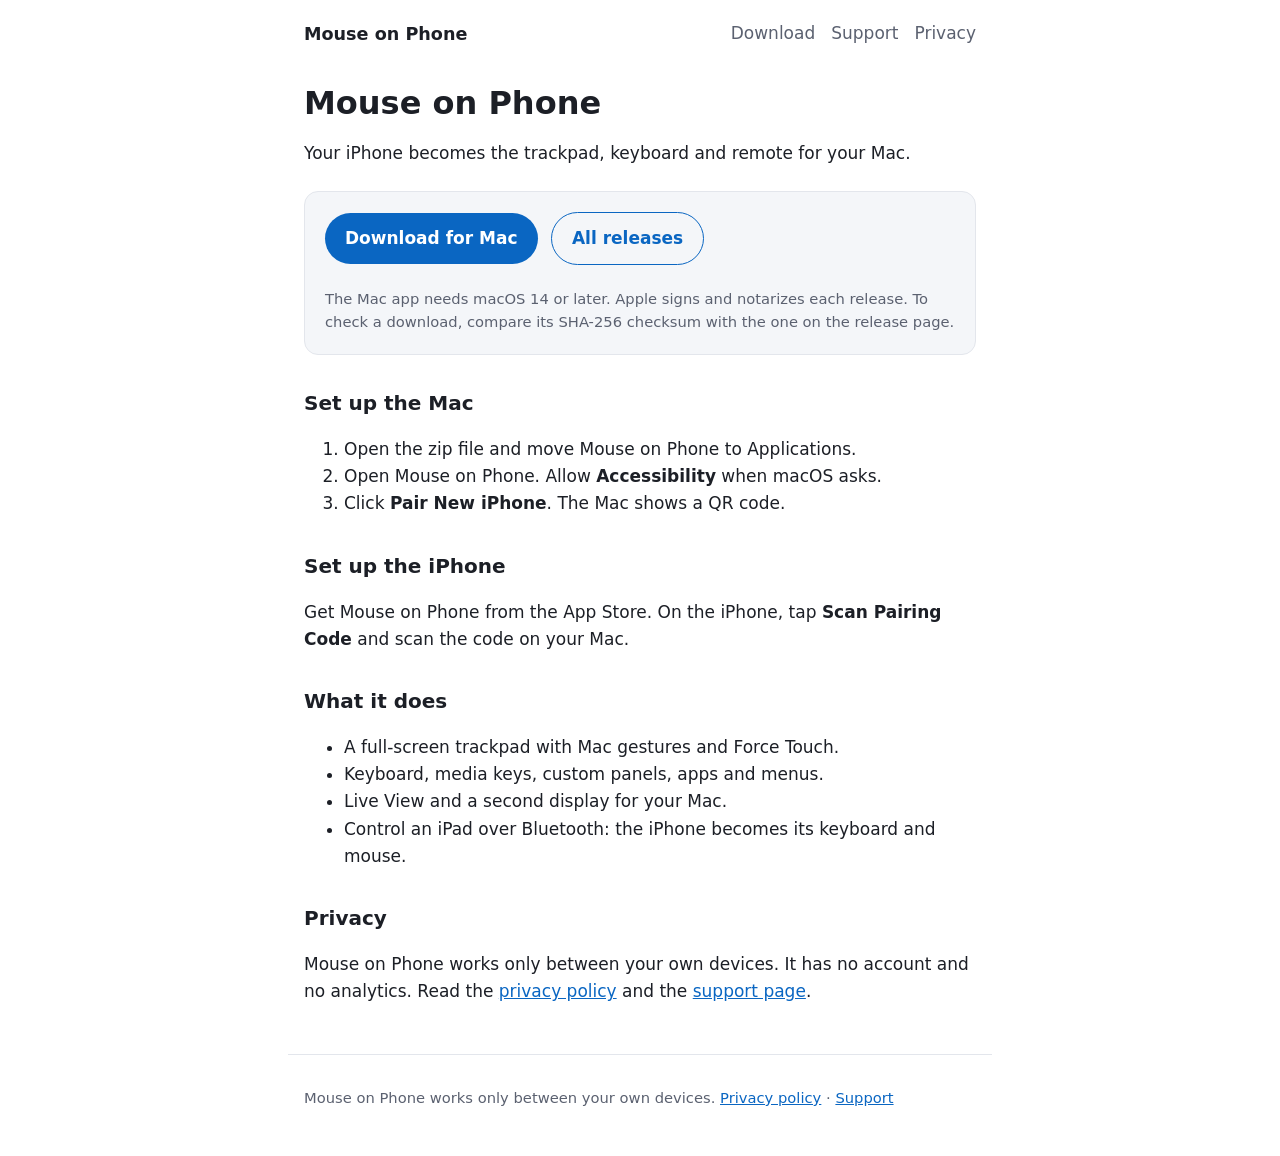
==== index.html @ eee400d6 "Site from the source repository at 821bedc8b659" ====
<!doctype html>
<html lang="en">
<head>
<meta charset="utf-8">
<meta name="viewport" content="width=device-width, initial-scale=1">
<title>Mouse on Phone · Mouse on Phone</title>
<link rel="stylesheet" href="./style.css">
</head>
<body>
<header class="top">
  <a class="brand" href="./">Mouse on Phone</a>
  <nav aria-label="Site">
    <a href="./#download">Download</a>
    <a href="./support/">Support</a>
    <a href="./privacy/">Privacy</a>
  </nav>
</header>
<main>
<h1 id="mouse-on-phone">Mouse on Phone</h1>
<p>Your iPhone becomes the trackpad, keyboard and remote for your Mac.</p>
<div id="download" class="download">
<a class="button" href="https://github.com/thribhu/phonepad-downloads/releases/latest/download/Mouse-on-Phone.zip">Download for Mac</a> <a class="button secondary" href="https://github.com/thribhu/phonepad-downloads/releases">All releases</a>
<p class="note">
The Mac app needs macOS 14 or later. Apple signs and notarizes each release. To check a download, compare its SHA-256 checksum with the one on the release page.
</p>
</div>
<h2 id="set-up-the-mac">Set up the Mac</h2>
<ol type="1">
<li>Open the zip file and move Mouse on Phone to Applications.</li>
<li>Open Mouse on Phone. Allow <strong>Accessibility</strong> when macOS asks.</li>
<li>Click <strong>Pair New iPhone</strong>. The Mac shows a QR code.</li>
</ol>
<h2 id="set-up-the-iphone">Set up the iPhone</h2>
<p>Get Mouse on Phone from the App Store. On the iPhone, tap <strong>Scan Pairing Code</strong> and scan the code on your Mac.</p>
<h2 id="what-it-does">What it does</h2>
<ul>
<li>A full-screen trackpad with Mac gestures and Force Touch.</li>
<li>Keyboard, media keys, custom panels, apps and menus.</li>
<li>Live View and a second display for your Mac.</li>
<li>Control an iPad over Bluetooth: the iPhone becomes its keyboard and mouse.</li>
</ul>
<h2 id="privacy">Privacy</h2>
<p>Mouse on Phone works only between your own devices. It has no account and no analytics. Read the <a href="privacy/">privacy policy</a> and the <a href="support/">support page</a>.</p>
</main>
<footer class="foot">
  <p>Mouse on Phone works only between your own devices. <a href="./privacy/">Privacy policy</a> · <a href="./support/">Support</a></p>
</footer>
</body>
</html>
---- style.css ----
:root {
  --bg: #ffffff; --fg: #1c1f26; --muted: #5b6170; --accent: #0a66c2;
  --line: #e3e6ec; --panel: #f4f6f9; --button-fg: #ffffff;
  color-scheme: light dark;
}
@media (prefers-color-scheme: dark) {
  :root:not([data-theme="light"]) {
    --bg: #16181d; --fg: #eef0f4; --muted: #a7adba; --accent: #6cb4ff;
    --line: #2a2e37; --panel: #1e2128; --button-fg: #0d0f13;
  }
}
:root[data-theme="dark"] {
  --bg: #16181d; --fg: #eef0f4; --muted: #a7adba; --accent: #6cb4ff;
  --line: #2a2e37; --panel: #1e2128; --button-fg: #0d0f13;
}
* { box-sizing: border-box; }
body {
  margin: 0; background: var(--bg); color: var(--fg);
  font: 17px/1.6 -apple-system, BlinkMacSystemFont, "Segoe UI", system-ui, sans-serif;
}
a { color: var(--accent); }
main, .top, .foot { max-width: 44rem; margin: 0 auto; padding: 0 16px; }
.top { display: flex; flex-wrap: wrap; align-items: center; justify-content: space-between; gap: 8px; padding-top: 20px; padding-bottom: 12px; }
.brand { font-weight: 700; color: var(--fg); text-decoration: none; font-size: 1.1rem; }
.top nav { display: flex; flex-wrap: wrap; gap: 16px; }
.top nav a { color: var(--muted); text-decoration: none; }
.top nav a:hover, .top nav a:focus-visible { color: var(--fg); text-decoration: underline; }
main { padding-bottom: 32px; }
h1 { font-size: 2rem; line-height: 1.2; margin: 24px 0 8px; }
h2 { font-size: 1.25rem; margin: 32px 0 8px; }
p, li { overflow-wrap: break-word; }
.download { background: var(--panel); border: 1px solid var(--line); border-radius: 14px; padding: 20px; margin: 24px 0 8px; }
.download .note { color: var(--muted); font-size: 0.92rem; margin: 14px 0 0; }
.button {
  display: inline-block; margin: 0 8px 8px 0; padding: 12px 20px; border-radius: 999px;
  background: var(--accent); color: var(--button-fg); font-weight: 600; text-decoration: none;
}
.button.secondary { background: transparent; color: var(--accent); border: 1.5px solid var(--accent); }
.button:focus-visible, .top a:focus-visible { outline: 3px solid var(--accent); outline-offset: 3px; }
.foot { color: var(--muted); font-size: 0.92rem; border-top: 1px solid var(--line); padding-top: 16px; padding-bottom: 32px; }
@media (max-width: 480px) { h1 { font-size: 1.7rem; } }
table { width: 100%; border-collapse: collapse; margin: 16px 0; font-size: 0.92rem; }
th, td { text-align: left; vertical-align: top; padding: 8px 6px; border-bottom: 1px solid var(--line); overflow-wrap: anywhere; }
th { color: var(--muted); font-weight: 600; }
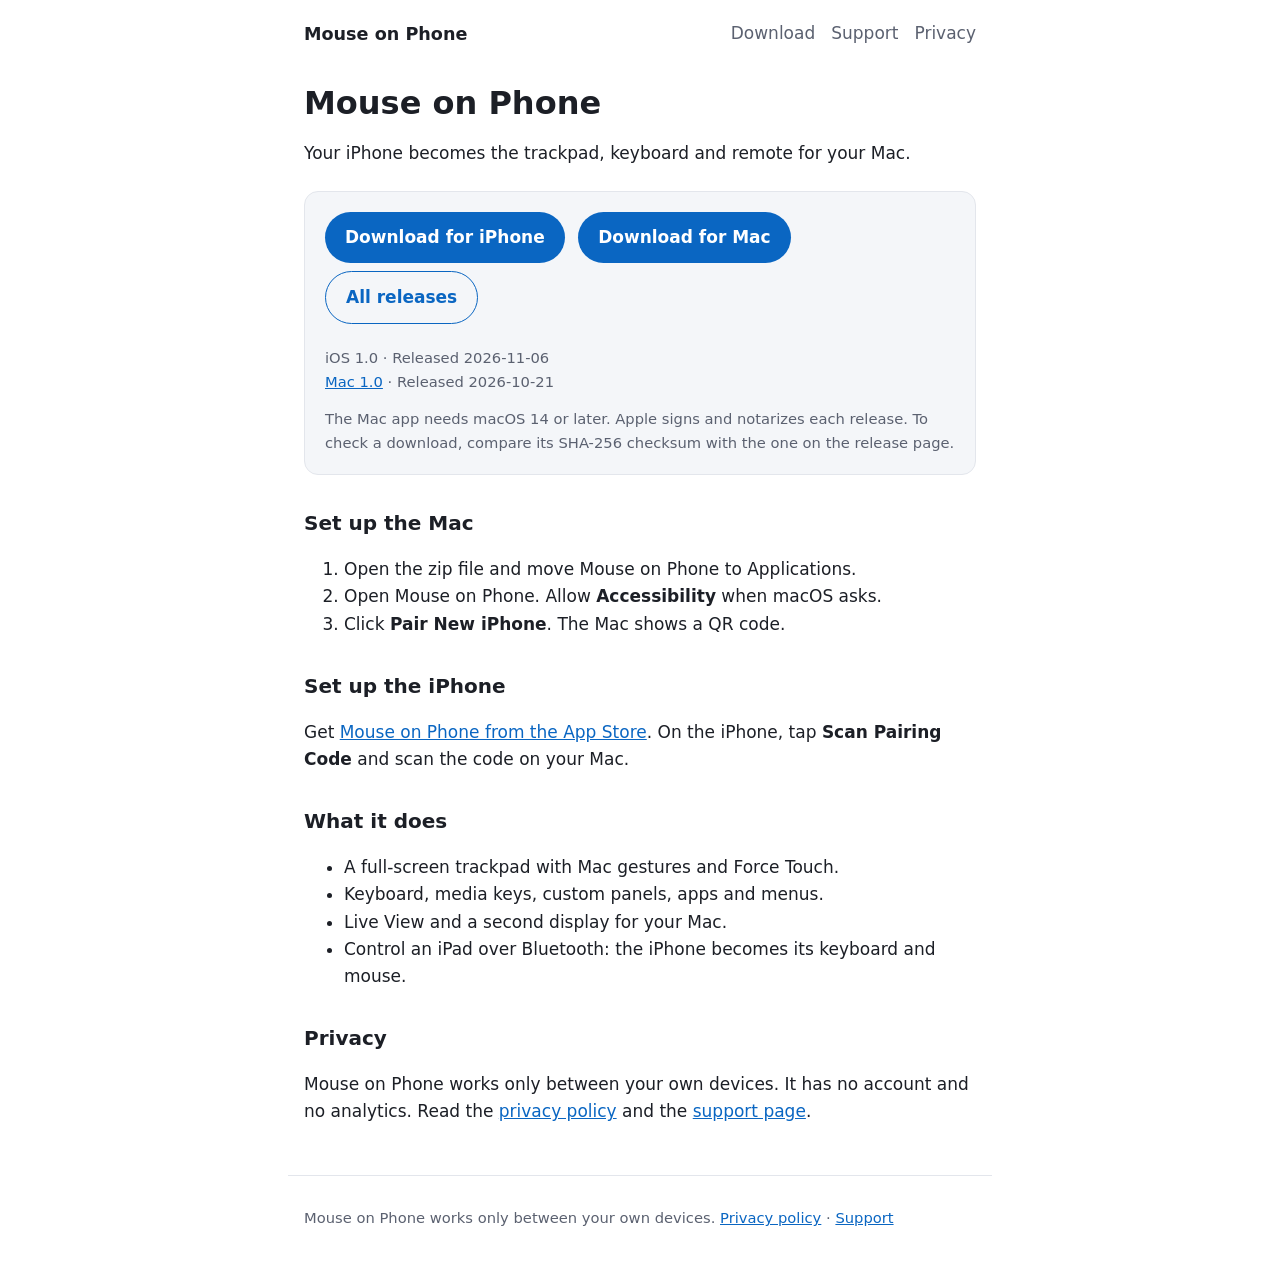
==== commit 82a6769a: "Site from the source repository at 15cf5332a168" ====
--- a/index.html
+++ b/index.html
@@ -19,7 +19,10 @@
 <h1 id="mouse-on-phone">Mouse on Phone</h1>
 <p>Your iPhone becomes the trackpad, keyboard and remote for your Mac.</p>
 <div id="download" class="download">
-<a class="button" href="https://github.com/thribhu/phonepad-downloads/releases/latest/download/Mouse-on-Phone.zip">Download for Mac</a> <a class="button secondary" href="https://github.com/thribhu/phonepad-downloads/releases">All releases</a>
+<a class="button" href="https://apps.apple.com/app/id6824015332">Download for iPhone</a> <a class="button" href="https://github.com/thribhu/phonepad-downloads/releases/latest/download/Mouse-on-Phone.zip">Download for Mac</a> <a class="button secondary" href="https://github.com/thribhu/phonepad-downloads/releases">All releases</a>
+<p class="note">
+iOS 1.0 · Released 2026-11-06<br><a href="https://github.com/thribhu/phonepad-downloads/releases/tag/v1.0">Mac 1.0</a> · Released 2026-10-21
+</p>
 <p class="note">
 The Mac app needs macOS 14 or later. Apple signs and notarizes each release. To check a download, compare its SHA-256 checksum with the one on the release page.
 </p>
@@ -31,7 +34,7 @@
 <li>Click <strong>Pair New iPhone</strong>. The Mac shows a QR code.</li>
 </ol>
 <h2 id="set-up-the-iphone">Set up the iPhone</h2>
-<p>Get Mouse on Phone from the App Store. On the iPhone, tap <strong>Scan Pairing Code</strong> and scan the code on your Mac.</p>
+<p>Get <a href="https://apps.apple.com/app/id6824015332">Mouse on Phone from the App Store</a>. On the iPhone, tap <strong>Scan Pairing Code</strong> and scan the code on your Mac.</p>
 <h2 id="what-it-does">What it does</h2>
 <ul>
 <li>A full-screen trackpad with Mac gestures and Force Touch.</li>
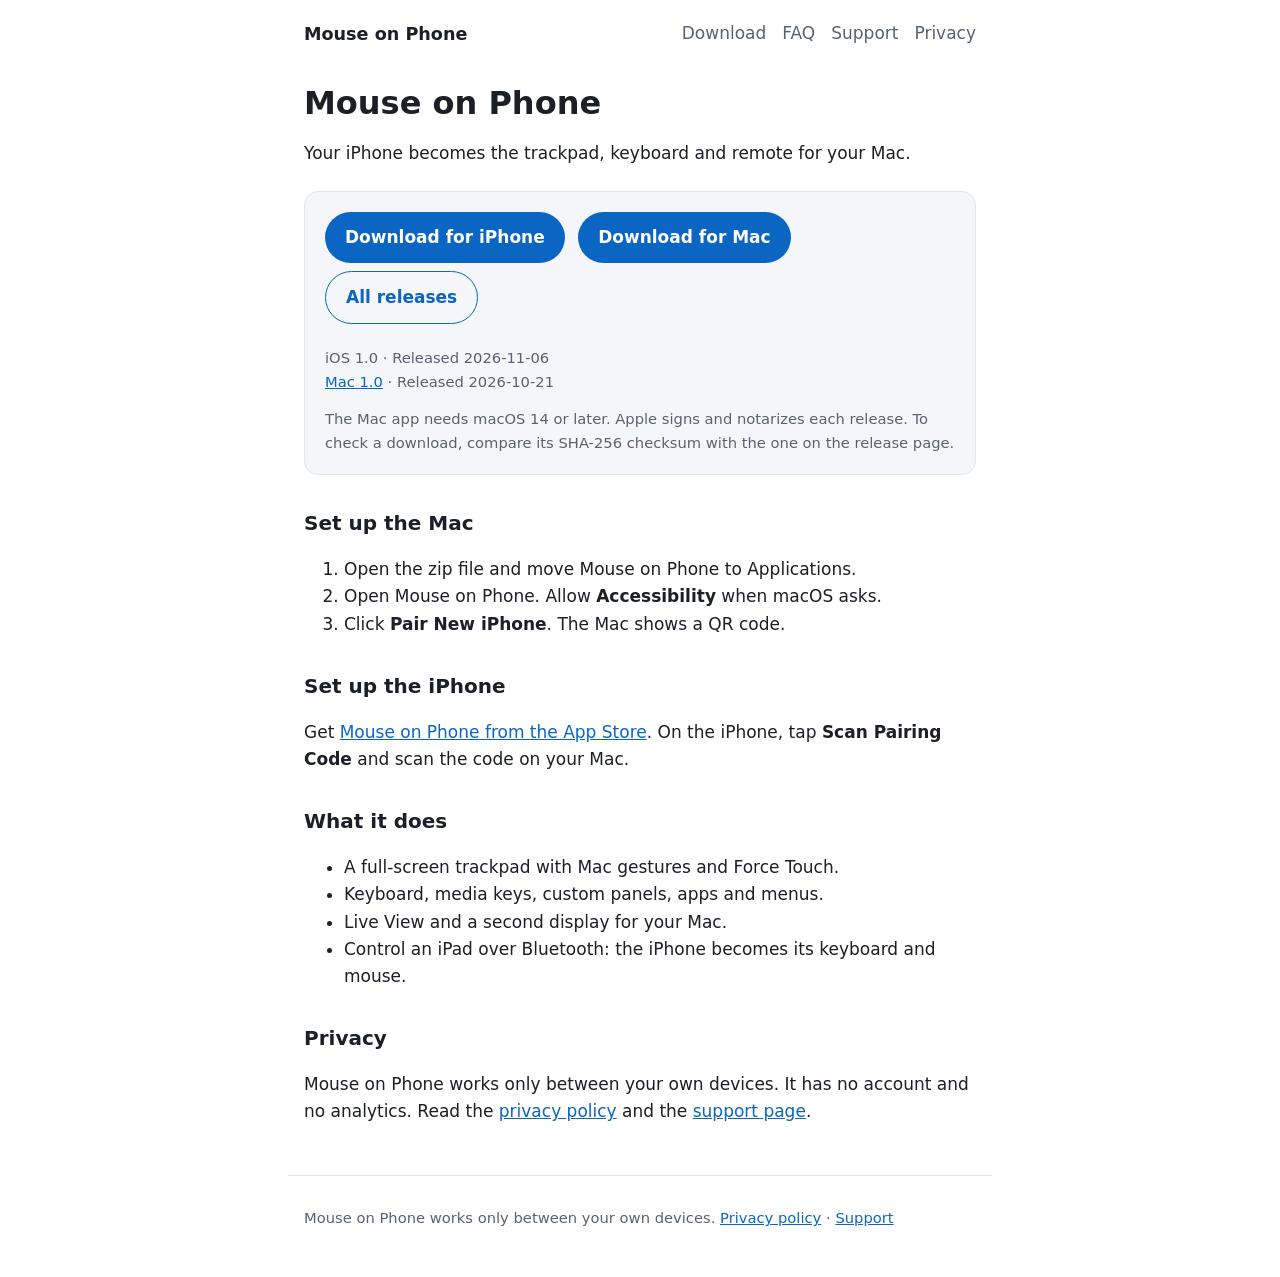
==== commit 0afcb27a: "Publish Mouse on Phone FAQ" ====
--- a/index.html
+++ b/index.html
@@ -11,6 +11,7 @@
   <a class="brand" href="./">Mouse on Phone</a>
   <nav aria-label="Site">
     <a href="./#download">Download</a>
+    <a href="./faq/">FAQ</a>
     <a href="./support/">Support</a>
     <a href="./privacy/">Privacy</a>
   </nav>
--- a/style.css
+++ b/style.css
@@ -42,3 +42,21 @@
 table { width: 100%; border-collapse: collapse; margin: 16px 0; font-size: 0.92rem; }
 th, td { text-align: left; vertical-align: top; padding: 8px 6px; border-bottom: 1px solid var(--line); overflow-wrap: anywhere; }
 th { color: var(--muted); font-weight: 600; }
+.faq-topics {
+  display: flex; flex-wrap: wrap; gap: 4px 20px;
+  margin: 20px 0 32px; padding: 12px 0;
+  border-block: 1px solid var(--line);
+}
+.faq-topics a { display: inline-flex; align-items: center; min-height: 44px; }
+.faq h2 { scroll-margin-block-start: 20px; }
+.faq details { border-bottom: 1px solid var(--line); }
+.faq summary {
+  cursor: pointer; min-height: 44px; padding: 12px 4px;
+  font-weight: 600; line-height: 1.4;
+}
+.faq summary::marker { color: var(--accent); }
+.faq summary:hover, .faq details[open] > summary { color: var(--accent); }
+.faq summary:focus-visible, .faq a:focus-visible {
+  outline: 2px solid var(--accent); outline-offset: 2px;
+}
+.faq details > :not(summary) { margin: 0 4px 14px 22px; }
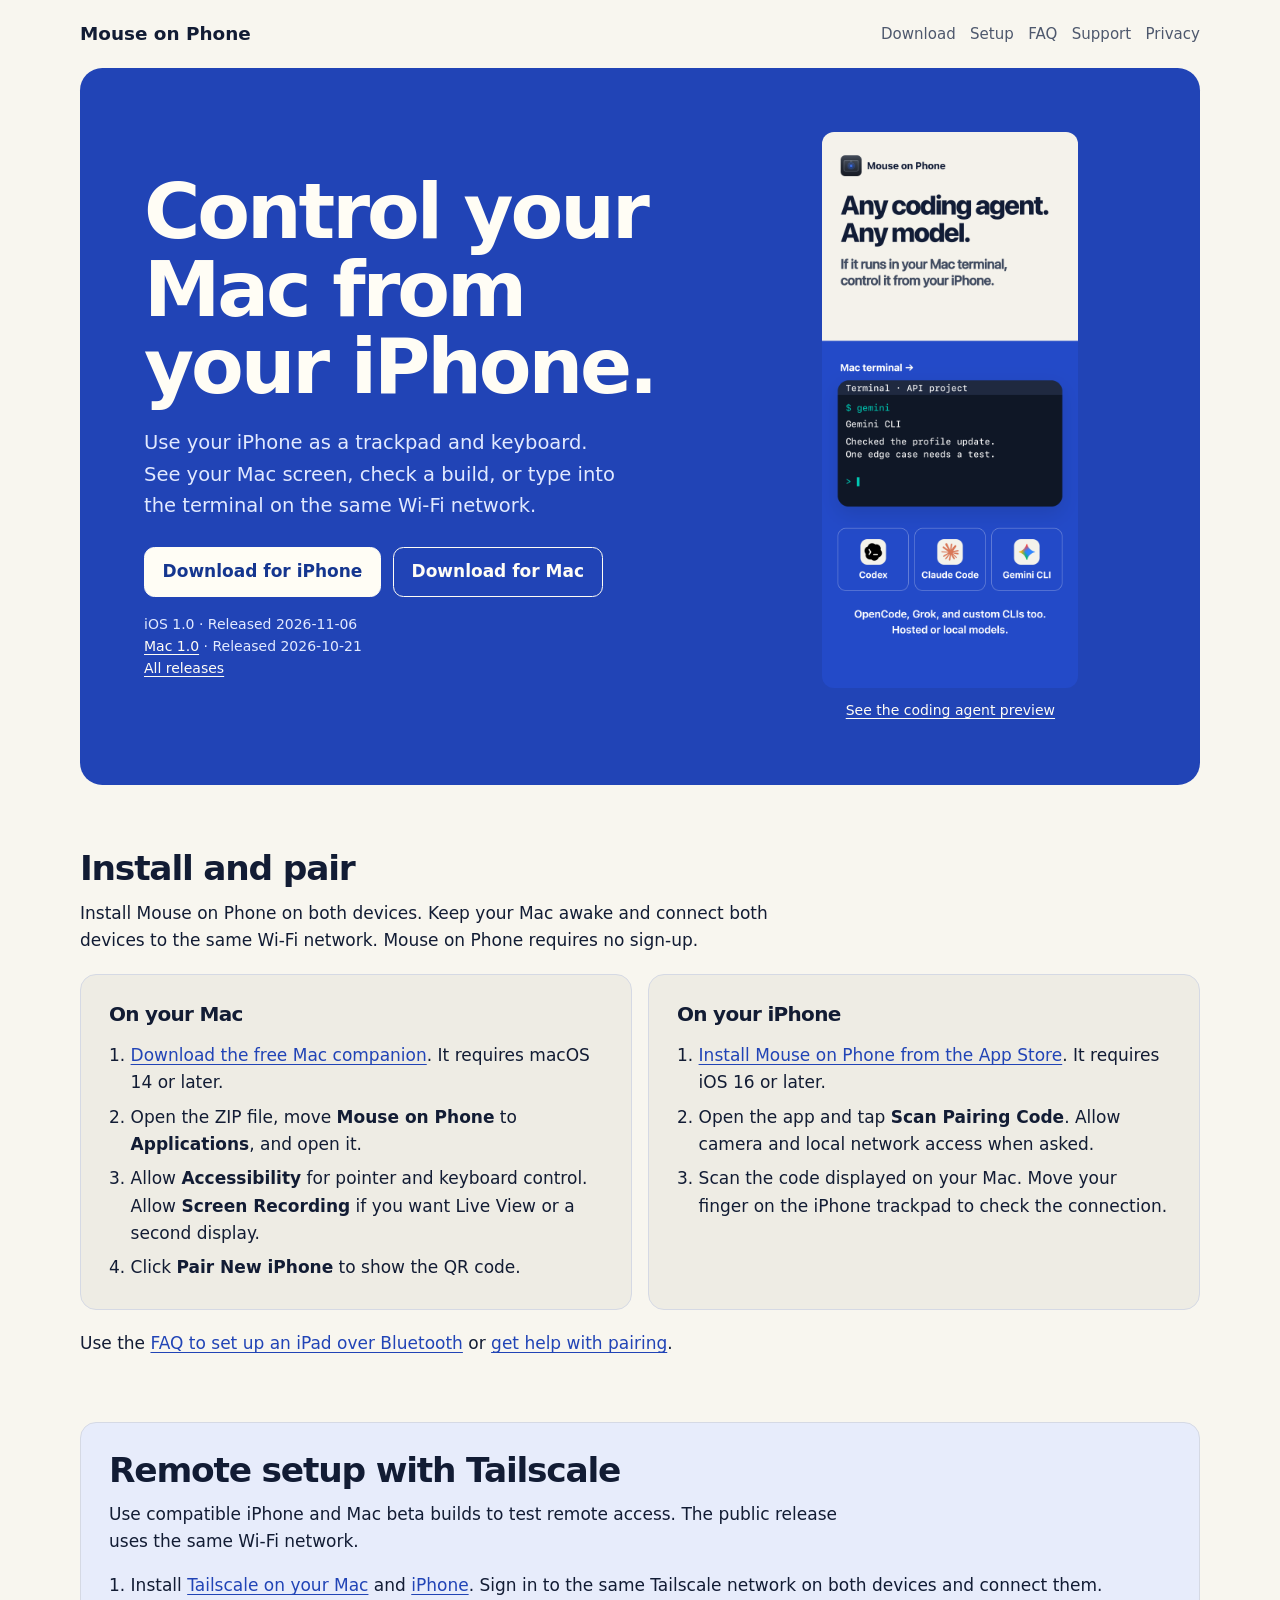
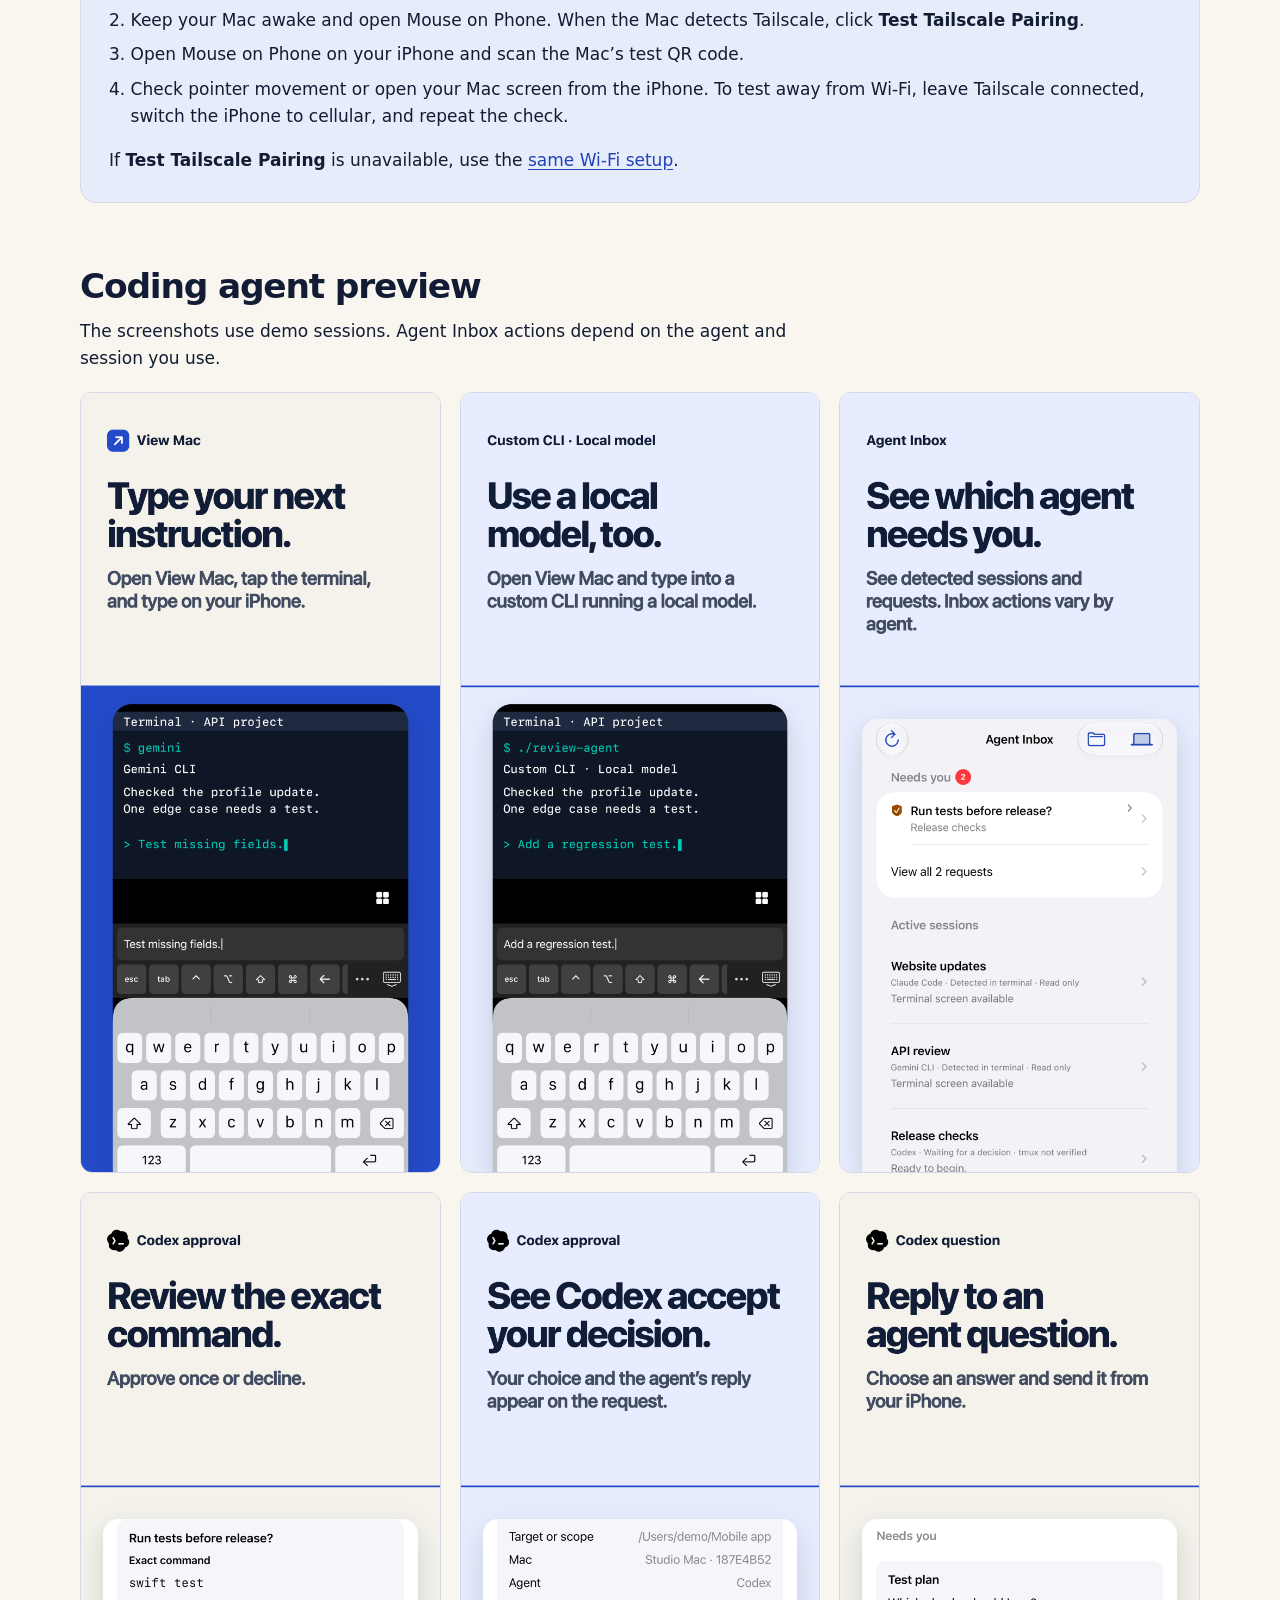
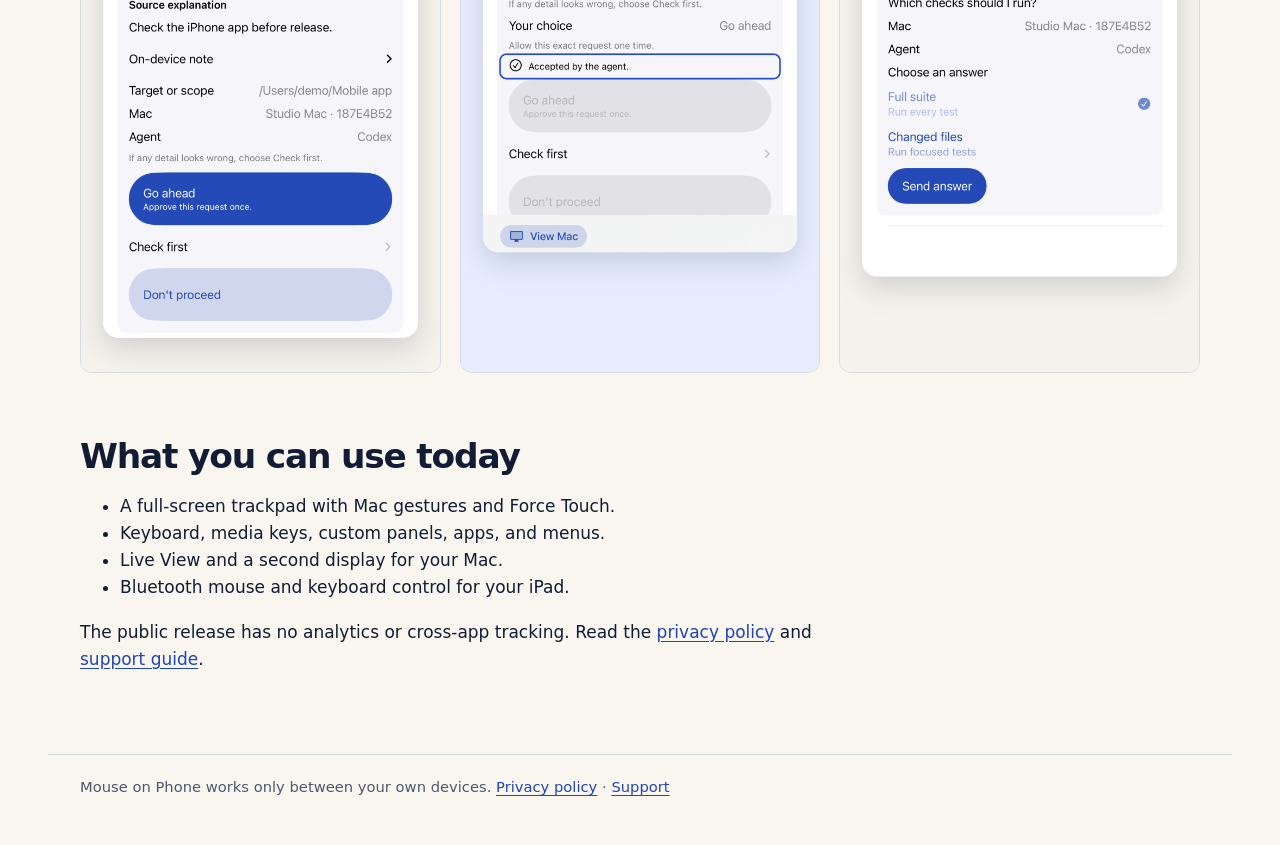
==== commit d9ab02a0: "Publish Mouse on Phone website refresh" ====
--- a/index.html
+++ b/index.html
@@ -3,7 +3,7 @@
 <head>
 <meta charset="utf-8">
 <meta name="viewport" content="width=device-width, initial-scale=1">
-<title>Mouse on Phone · Mouse on Phone</title>
+<title>Mouse on Phone</title>
 <link rel="stylesheet" href="./style.css">
 </head>
 <body>
@@ -11,40 +11,85 @@
   <a class="brand" href="./">Mouse on Phone</a>
   <nav aria-label="Site">
     <a href="./#download">Download</a>
+    <a href="./#setup">Setup</a>
     <a href="./faq/">FAQ</a>
     <a href="./support/">Support</a>
     <a href="./privacy/">Privacy</a>
   </nav>
 </header>
-<main>
-<h1 id="mouse-on-phone">Mouse on Phone</h1>
-<p>Your iPhone becomes the trackpad, keyboard and remote for your Mac.</p>
-<div id="download" class="download">
-<a class="button" href="https://apps.apple.com/app/id6824015332">Download for iPhone</a> <a class="button" href="https://github.com/thribhu/phonepad-downloads/releases/latest/download/Mouse-on-Phone.zip">Download for Mac</a> <a class="button secondary" href="https://github.com/thribhu/phonepad-downloads/releases">All releases</a>
-<p class="note">
-iOS 1.0 · Released 2026-11-06<br><a href="https://github.com/thribhu/phonepad-downloads/releases/tag/v1.0">Mac 1.0</a> · Released 2026-10-21
-</p>
-<p class="note">
-The Mac app needs macOS 14 or later. Apple signs and notarizes each release. To check a download, compare its SHA-256 checksum with the one on the release page.
-</p>
+<main class="home">
+<section class="hero" id="download" aria-labelledby="hero-title">
+  <div class="hero-copy">
+    <h1 id="hero-title">Control your Mac from your iPhone.</h1>
+    <p class="hero-lead">Use your iPhone as a trackpad and keyboard. See your Mac screen, check a build, or type into the terminal on the same Wi-Fi network.</p>
+    <div class="hero-actions">
+      <a class="button" href="https://apps.apple.com/app/id6824015332">Download for iPhone</a>
+      <a class="button secondary" href="https://github.com/thribhu/phonepad-downloads/releases/latest/download/Mouse-on-Phone.zip">Download for Mac</a>
+    </div>
+    <p class="hero-releases">iOS 1.0 · Released 2026-11-06<br><a href="https://github.com/thribhu/phonepad-downloads/releases/tag/v1.0">Mac 1.0</a> · Released 2026-10-21<br><a href="https://github.com/thribhu/phonepad-downloads/releases">All releases</a></p>
+  </div>
+  <figure class="hero-preview">
+    <a href="screenshots/01.png"><img src="screenshots/01.png" width="1320" height="2868" alt="Any coding agent, any model. The Mac terminal and logos for Codex, Claude Code, and Gemini CLI introduce control for hosted or local models."></a>
+    <figcaption><a href="#agent-preview">See the coding agent preview</a></figcaption>
+  </figure>
+</section>
+<section id="setup" class="home-section">
+<h2 id="install-and-pair">Install and pair</h2>
+<p>Install Mouse on Phone on both devices. Keep your Mac awake and connect both devices to the same Wi-Fi network. Mouse on Phone requires no sign-up.</p>
+<div class="install-grid">
+<section id="on-your-mac" class="install-step">
+<h3>On your Mac</h3>
+<ol type="1">
+<li><a href="https://github.com/thribhu/phonepad-downloads/releases/latest/download/Mouse-on-Phone.zip">Download the free Mac companion</a>. It requires macOS 14 or later.</li>
+<li>Open the ZIP file, move <strong>Mouse on Phone</strong> to <strong>Applications</strong>, and open it.</li>
+<li>Allow <strong>Accessibility</strong> for pointer and keyboard control. Allow <strong>Screen Recording</strong> if you want Live View or a second display.</li>
+<li>Click <strong>Pair New iPhone</strong> to show the QR code.</li>
+</ol>
+</section>
+<section id="on-your-iphone" class="install-step">
+<h3>On your iPhone</h3>
+<ol type="1">
+<li><a href="https://apps.apple.com/app/id6824015332">Install Mouse on Phone from the App Store</a>. It requires iOS 16 or later.</li>
+<li>Open the app and tap <strong>Scan Pairing Code</strong>. Allow camera and local network access when asked.</li>
+<li>Scan the code displayed on your Mac. Move your finger on the iPhone trackpad to check the connection.</li>
+</ol>
+</section>
 </div>
-<h2 id="set-up-the-mac">Set up the Mac</h2>
+<p>Use the <a href="faq/#controls">FAQ to set up an iPad over Bluetooth</a> or <a href="support/">get help with pairing</a>.</p>
+</section>
+<section id="remote-setup" class="home-section remote-setup">
+<h2 id="remote-setup-with-tailscale">Remote setup with Tailscale</h2>
+<p>Use compatible iPhone and Mac beta builds to test remote access. The public release uses the same Wi-Fi network.</p>
 <ol type="1">
-<li>Open the zip file and move Mouse on Phone to Applications.</li>
-<li>Open Mouse on Phone. Allow <strong>Accessibility</strong> when macOS asks.</li>
-<li>Click <strong>Pair New iPhone</strong>. The Mac shows a QR code.</li>
+<li>Install <a href="https://tailscale.com/docs/install/macos">Tailscale on your Mac</a> and <a href="https://tailscale.com/docs/install/ios">iPhone</a>. Sign in to the same Tailscale network on both devices and connect them.</li>
+<li>Keep your Mac awake and open Mouse on Phone. When the Mac detects Tailscale, click <strong>Test Tailscale Pairing</strong>.</li>
+<li>Open Mouse on Phone on your iPhone and scan the Mac’s test QR code.</li>
+<li>Check pointer movement or open your Mac screen from the iPhone. To test away from Wi-Fi, leave Tailscale connected, switch the iPhone to cellular, and repeat the check.</li>
 </ol>
-<h2 id="set-up-the-iphone">Set up the iPhone</h2>
-<p>Get <a href="https://apps.apple.com/app/id6824015332">Mouse on Phone from the App Store</a>. On the iPhone, tap <strong>Scan Pairing Code</strong> and scan the code on your Mac.</p>
-<h2 id="what-it-does">What it does</h2>
+<p>If <strong>Test Tailscale Pairing</strong> is unavailable, use the <a href="#setup">same Wi-Fi setup</a>.</p>
+</section>
+<section class="home-section" id="agent-preview" aria-labelledby="preview-title">
+  <h2 id="preview-title">Coding agent preview</h2>
+  <p>The screenshots use demo sessions. Agent Inbox actions depend on the agent and session you use.</p>
+  <ul class="screenshot-grid" role="list">
+    <li><a href="screenshots/02.png"><img src="screenshots/02.png" width="1320" height="2868" loading="lazy" decoding="async" alt="View Mac shows the iPhone keyboard sending a follow-up to Gemini CLI."></a></li>
+    <li><a href="screenshots/03.png"><img src="screenshots/03.png" width="1320" height="2868" loading="lazy" decoding="async" alt="View Mac shows the iPhone keyboard sending a follow-up to a custom command-line agent that uses a local model."></a></li>
+    <li><a href="screenshots/04.png"><img src="screenshots/04.png" width="1320" height="2868" loading="lazy" decoding="async" alt="Agent Inbox lists pending requests and detected Codex, Claude Code, and Gemini CLI sessions."></a></li>
+    <li><a href="screenshots/05.png"><img src="screenshots/05.png" width="1320" height="2868" loading="lazy" decoding="async" alt="A Codex request shows the exact swift test command with options to approve once or decline."></a></li>
+    <li><a href="screenshots/06.png"><img src="screenshots/06.png" width="1320" height="2868" loading="lazy" decoding="async" alt="The demo Codex request shows the chosen response and that the agent accepted it."></a></li>
+    <li><a href="screenshots/07.png"><img src="screenshots/07.png" width="1320" height="2868" loading="lazy" decoding="async" alt="A Codex question asks which tests to run, with an answer selected and a Send answer button."></a></li>
+  </ul>
+</section>
+<section id="features" class="home-section">
+<h2 id="what-you-can-use-today">What you can use today</h2>
 <ul>
 <li>A full-screen trackpad with Mac gestures and Force Touch.</li>
-<li>Keyboard, media keys, custom panels, apps and menus.</li>
+<li>Keyboard, media keys, custom panels, apps, and menus.</li>
 <li>Live View and a second display for your Mac.</li>
-<li>Control an iPad over Bluetooth: the iPhone becomes its keyboard and mouse.</li>
+<li>Bluetooth mouse and keyboard control for your iPad.</li>
 </ul>
-<h2 id="privacy">Privacy</h2>
-<p>Mouse on Phone works only between your own devices. It has no account and no analytics. Read the <a href="privacy/">privacy policy</a> and the <a href="support/">support page</a>.</p>
+<p>The public release has no analytics or cross-app tracking. Read the <a href="privacy/">privacy policy</a> and <a href="support/">support guide</a>.</p>
+</section>
 </main>
 <footer class="foot">
   <p>Mouse on Phone works only between your own devices. <a href="./privacy/">Privacy policy</a> · <a href="./support/">Support</a></p>
--- a/style.css
+++ b/style.css
@@ -1,44 +1,111 @@
 :root {
-  --bg: #ffffff; --fg: #1c1f26; --muted: #5b6170; --accent: #0a66c2;
-  --line: #e3e6ec; --panel: #f4f6f9; --button-fg: #ffffff;
+  --bg: #f8f6ef;
+  --fg: #121c34;
+  --muted: #4e586d;
+  --accent: #2144b6;
+  --line: #d5d9e4;
+  --panel: #eeece4;
+  --tint: #e7ecfb;
+  --hero: #2144b6;
+  --hero-fg: #fffdf5;
+  --hero-muted: #e1e9ff;
+  --gutter: clamp(1rem, 3vw, 2rem);
   color-scheme: light dark;
 }
 @media (prefers-color-scheme: dark) {
   :root:not([data-theme="light"]) {
-    --bg: #16181d; --fg: #eef0f4; --muted: #a7adba; --accent: #6cb4ff;
-    --line: #2a2e37; --panel: #1e2128; --button-fg: #0d0f13;
+    --bg: #111a2d; --fg: #f3f3fb; --muted: #b8c1d5; --accent: #a9bfff;
+    --line: #3b465f; --panel: #1b2740; --tint: #202f53;
   }
 }
 :root[data-theme="dark"] {
-  --bg: #16181d; --fg: #eef0f4; --muted: #a7adba; --accent: #6cb4ff;
-  --line: #2a2e37; --panel: #1e2128; --button-fg: #0d0f13;
+  --bg: #111a2d; --fg: #f3f3fb; --muted: #b8c1d5; --accent: #a9bfff;
+  --line: #3b465f; --panel: #1b2740; --tint: #202f53;
 }
 * { box-sizing: border-box; }
 body {
   margin: 0; background: var(--bg); color: var(--fg);
   font: 17px/1.6 -apple-system, BlinkMacSystemFont, "Segoe UI", system-ui, sans-serif;
 }
-a { color: var(--accent); }
-main, .top, .foot { max-width: 44rem; margin: 0 auto; padding: 0 16px; }
-.top { display: flex; flex-wrap: wrap; align-items: center; justify-content: space-between; gap: 8px; padding-top: 20px; padding-bottom: 12px; }
-.brand { font-weight: 700; color: var(--fg); text-decoration: none; font-size: 1.1rem; }
-.top nav { display: flex; flex-wrap: wrap; gap: 16px; }
-.top nav a { color: var(--muted); text-decoration: none; }
-.top nav a:hover, .top nav a:focus-visible { color: var(--fg); text-decoration: underline; }
-main { padding-bottom: 32px; }
-h1 { font-size: 2rem; line-height: 1.2; margin: 24px 0 8px; }
-h2 { font-size: 1.25rem; margin: 32px 0 8px; }
+a { color: var(--accent); text-underline-offset: .18em; }
+:is(a, summary):focus-visible { outline: 2px solid var(--accent); outline-offset: 3px; }
+.top, .foot, main { max-width: 74rem; margin: 0 auto; padding-inline: var(--gutter); }
+.top {
+  display: flex; flex-wrap: wrap; align-items: center; justify-content: space-between;
+  gap: 0 1.5rem; padding-block: .75rem;
+}
+.brand { font-weight: 750; color: var(--fg); text-decoration: none; font-size: 1.15rem; }
+.top nav { display: flex; flex-wrap: wrap; gap: 0 .9rem; }
+.top nav a {
+  display: inline-flex; align-items: center; min-height: 44px;
+  color: var(--muted); font-size: .94rem; text-decoration: none;
+}
+.top nav a:hover, .top nav a:focus-visible { color: var(--accent); text-decoration: underline; }
+main { padding-bottom: clamp(2rem, 5vw, 4rem); }
+main.document { max-width: 48rem; }
+h1, h2, h3 { line-height: 1.12; letter-spacing: -.035em; }
+h1 { font-size: clamp(2.1rem, 5vw, 3.4rem); margin: 1.5rem 0 1rem; }
+h2 { font-size: clamp(1.55rem, 3vw, 2.15rem); margin: 2rem 0 .75rem; }
+h3 { font-size: 1.25rem; margin: 1.5rem 0 .65rem; }
 p, li { overflow-wrap: break-word; }
-.download { background: var(--panel); border: 1px solid var(--line); border-radius: 14px; padding: 20px; margin: 24px 0 8px; }
-.download .note { color: var(--muted); font-size: 0.92rem; margin: 14px 0 0; }
+p { margin: 0 0 1em; }
+.hero {
+  display: grid; grid-template-columns: minmax(0, 1.5fr) minmax(0, 1fr);
+  align-items: center; gap: clamp(1.5rem, 5vw, 4rem);
+  padding: clamp(1.35rem, 5vw, 4.5rem);
+  border-radius: 1.4rem; background: var(--hero); color: var(--hero-fg);
+}
+.hero h1 {
+  max-width: 13ch; margin: 0 0 1.35rem;
+  font-size: clamp(2.65rem, 6vw, 5.2rem);
+  letter-spacing: -.04em; line-height: 1.01; text-wrap: balance;
+}
+.hero-lead { max-width: 38ch; color: var(--hero-muted); font-size: clamp(1rem, 2vw, 1.22rem); }
+.hero-actions { display: flex; flex-wrap: wrap; gap: .75rem; margin: 1.6rem 0 1rem; }
 .button {
-  display: inline-block; margin: 0 8px 8px 0; padding: 12px 20px; border-radius: 999px;
-  background: var(--accent); color: var(--button-fg); font-weight: 600; text-decoration: none;
+  display: inline-flex; justify-content: center; align-items: center; min-height: 48px;
+  padding: .65rem 1.1rem; border: 1px solid var(--hero-fg); border-radius: .65rem;
+  background: var(--hero-fg); color: #15368f; font-weight: 700; text-decoration: none;
 }
-.button.secondary { background: transparent; color: var(--accent); border: 1.5px solid var(--accent); }
-.button:focus-visible, .top a:focus-visible { outline: 3px solid var(--accent); outline-offset: 3px; }
-.foot { color: var(--muted); font-size: 0.92rem; border-top: 1px solid var(--line); padding-top: 16px; padding-bottom: 32px; }
-@media (max-width: 480px) { h1 { font-size: 1.7rem; } }
+.button.secondary { background: transparent; color: var(--hero-fg); }
+.button:hover { text-decoration: underline; }
+.hero a:focus-visible { outline-color: var(--hero-fg); }
+.hero-releases { margin: 0; color: var(--hero-muted); font-size: .875rem; }
+.hero-releases a, .hero-preview figcaption a { color: var(--hero-fg); }
+.hero-preview { width: min(100%, 16rem); margin: 0 auto; }
+.hero-preview figcaption { margin-top: .65rem; text-align: center; font-size: .875rem; }
+.hero-preview > a, .screenshot-grid a { display: block; border-radius: .75rem; overflow: hidden; }
+.hero-preview img, .screenshot-grid img { display: block; width: 100%; height: auto; }
+.home-section { margin: clamp(2.2rem, 5vw, 4.4rem) 0 0; scroll-margin-block-start: 1.25rem; }
+.home-section > h2 { margin-top: 0; }
+.home-section > p { max-width: 70ch; }
+.install-grid { display: grid; grid-template-columns: repeat(2, minmax(0, 1fr)); gap: 1rem; margin: 1.25rem 0; }
+.install-step, .remote-setup {
+  padding: clamp(1rem, 3vw, 1.75rem); border: 1px solid var(--line); border-radius: 1rem;
+}
+.install-step { background: var(--panel); }
+.install-step h3 { margin-top: 0; }
+.install-step ol, .remote-setup ol { padding-left: 1.35rem; }
+.install-step ol { margin-bottom: 0; }
+.install-step li + li, .remote-setup li + li { margin-top: .45rem; }
+.remote-setup { background: var(--tint); }
+.remote-setup p:last-child { margin-bottom: 0; }
+.screenshot-grid {
+  display: grid; grid-template-columns: repeat(3, minmax(0, 1fr)); gap: clamp(.6rem, 2vw, 1.2rem);
+  list-style: none; padding: 0; margin: 1.25rem 0 0;
+}
+.screenshot-grid a { border: 1px solid var(--line); }
+.screenshot-grid a:hover { border-color: var(--accent); }
+.foot { color: var(--muted); font-size: .92rem; border-top: 1px solid var(--line); padding-block: 1.25rem 2rem; }
+@media (max-width: 44rem) {
+  .hero, .install-grid { grid-template-columns: 1fr; }
+  .hero h1 { font-size: clamp(2.65rem, 9vw, 4rem); }
+  .hero-preview { width: min(100%, 15rem); }
+  .screenshot-grid { grid-template-columns: repeat(2, minmax(0, 1fr)); }
+}
+@media (max-width: 27rem) {
+  .hero-actions .button { width: 100%; }
+}
 table { width: 100%; border-collapse: collapse; margin: 16px 0; font-size: 0.92rem; }
 th, td { text-align: left; vertical-align: top; padding: 8px 6px; border-bottom: 1px solid var(--line); overflow-wrap: anywhere; }
 th { color: var(--muted); font-weight: 600; }
@@ -56,7 +123,4 @@
 }
 .faq summary::marker { color: var(--accent); }
 .faq summary:hover, .faq details[open] > summary { color: var(--accent); }
-.faq summary:focus-visible, .faq a:focus-visible {
-  outline: 2px solid var(--accent); outline-offset: 2px;
-}
 .faq details > :not(summary) { margin: 0 4px 14px 22px; }
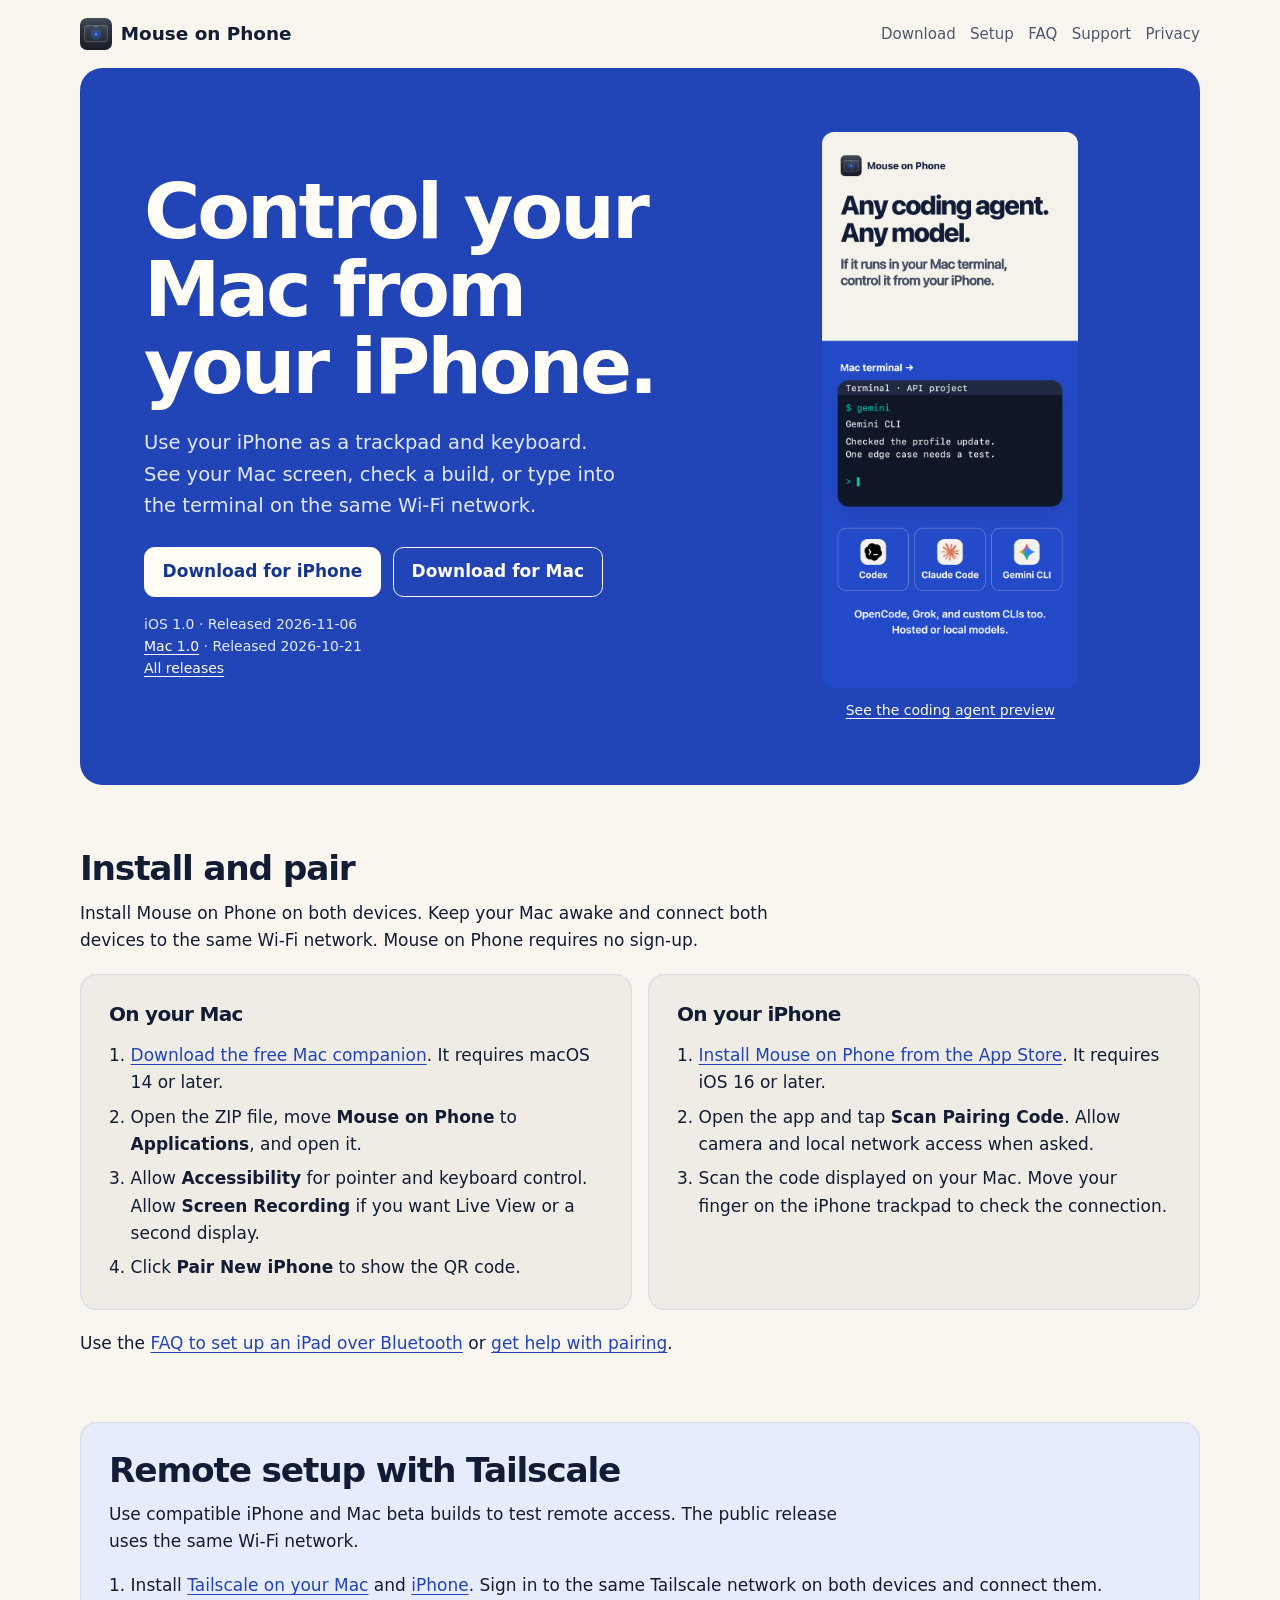
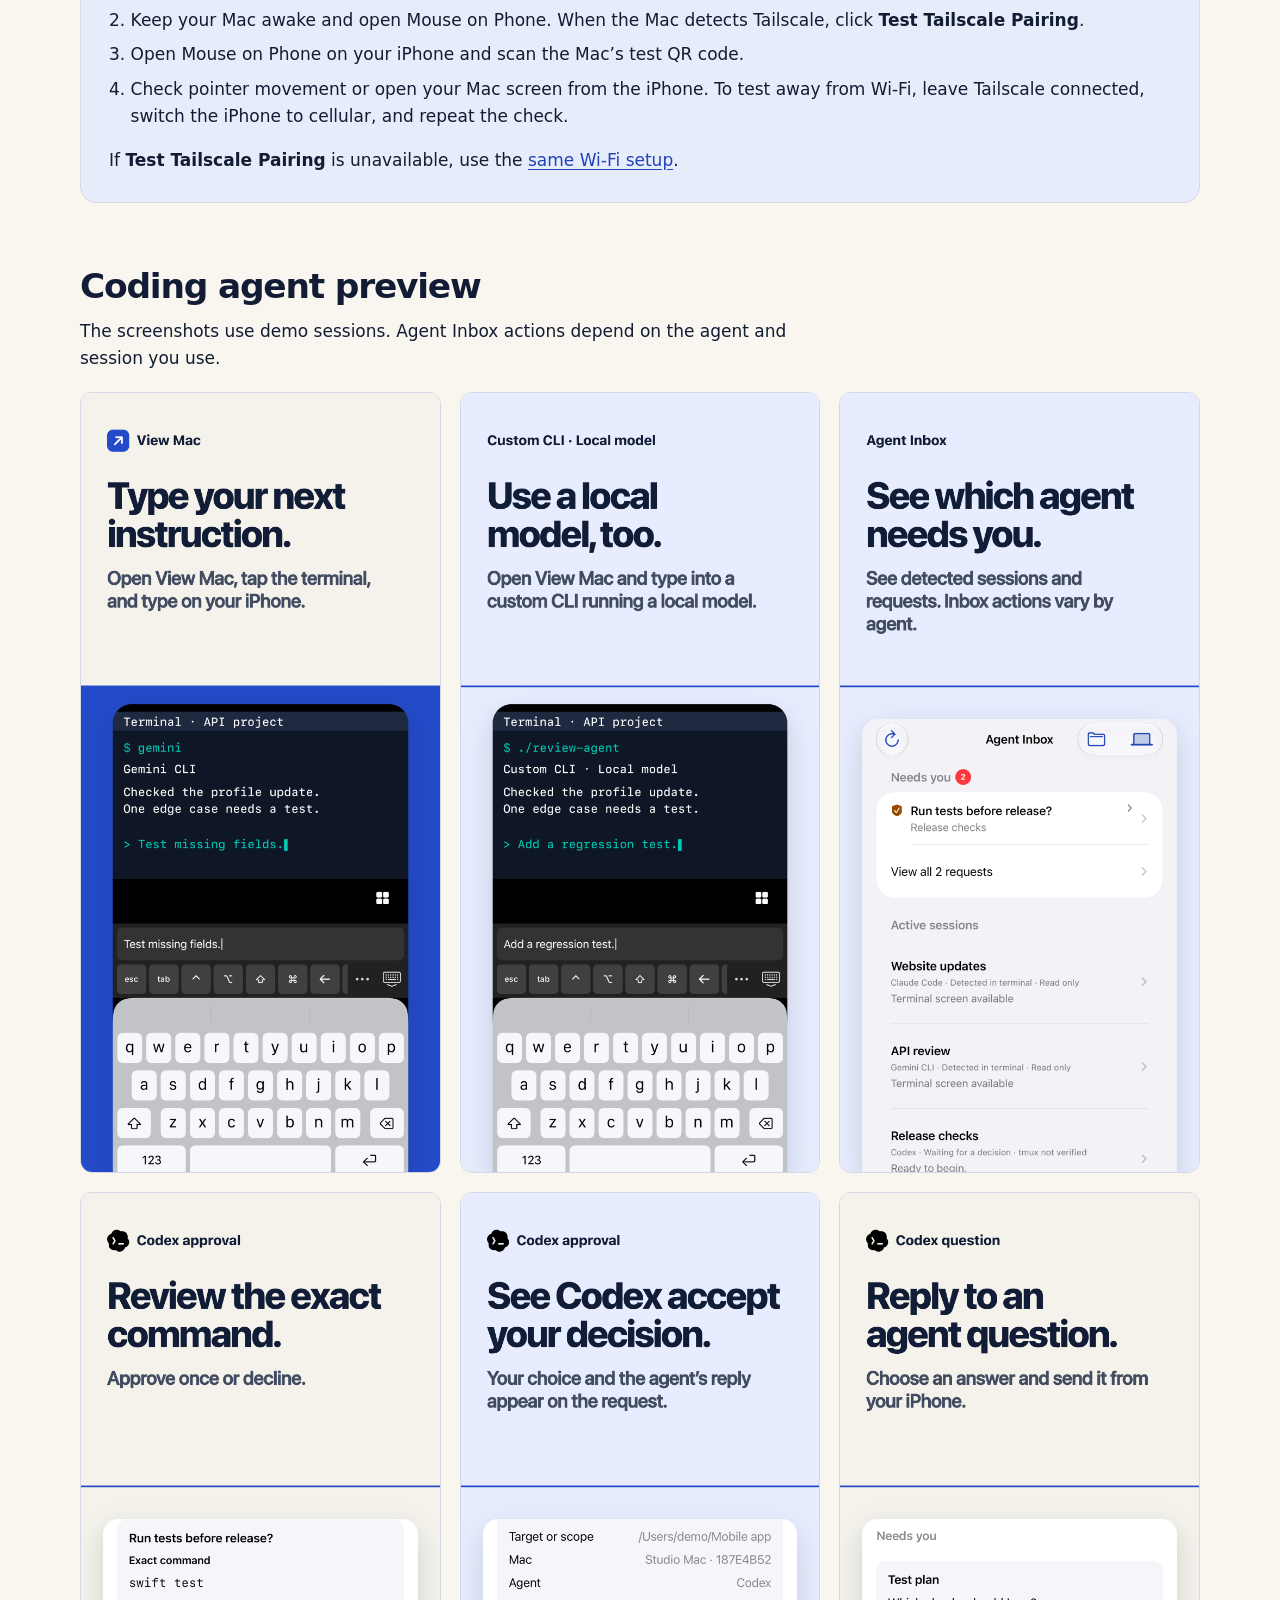
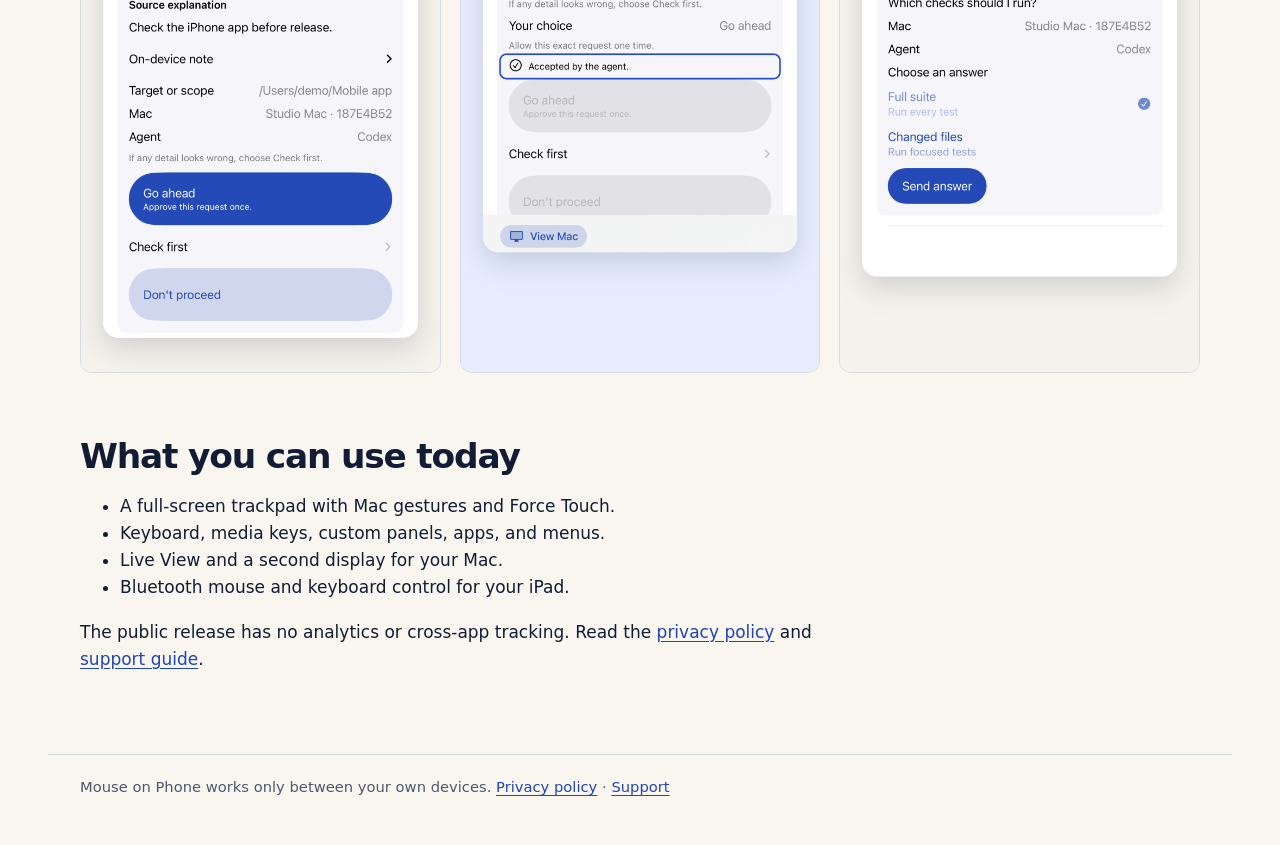
==== commit f9fec408: "Publish the Mouse on Phone logo and guide fixes" ====
--- a/index.html
+++ b/index.html
@@ -4,11 +4,15 @@
 <meta charset="utf-8">
 <meta name="viewport" content="width=device-width, initial-scale=1">
 <title>Mouse on Phone</title>
+<link rel="icon" type="image/png" href="./app-icon.png">
 <link rel="stylesheet" href="./style.css">
 </head>
 <body>
 <header class="top">
-  <a class="brand" href="./">Mouse on Phone</a>
+  <a class="brand" href="./">
+    <img src="./app-icon.png" width="32" height="32" alt="">
+    Mouse on Phone
+  </a>
   <nav aria-label="Site">
     <a href="./#download">Download</a>
     <a href="./#setup">Setup</a>
@@ -61,7 +65,7 @@
 <h2 id="remote-setup-with-tailscale">Remote setup with Tailscale</h2>
 <p>Use compatible iPhone and Mac beta builds to test remote access. The public release uses the same Wi-Fi network.</p>
 <ol type="1">
-<li>Install <a href="https://tailscale.com/docs/install/macos">Tailscale on your Mac</a> and <a href="https://tailscale.com/docs/install/ios">iPhone</a>. Sign in to the same Tailscale network on both devices and connect them.</li>
+<li>Install <a href="https://tailscale.com/docs/install/mac">Tailscale on your Mac</a> and <a href="https://tailscale.com/docs/install/ios">iPhone</a>. Sign in to the same Tailscale network on both devices and connect them.</li>
 <li>Keep your Mac awake and open Mouse on Phone. When the Mac detects Tailscale, click <strong>Test Tailscale Pairing</strong>.</li>
 <li>Open Mouse on Phone on your iPhone and scan the Mac’s test QR code.</li>
 <li>Check pointer movement or open your Mac screen from the iPhone. To test away from Wi-Fi, leave Tailscale connected, switch the iPhone to cellular, and repeat the check.</li>
--- a/style.css
+++ b/style.css
@@ -34,7 +34,8 @@
   display: flex; flex-wrap: wrap; align-items: center; justify-content: space-between;
   gap: 0 1.5rem; padding-block: .75rem;
 }
-.brand { font-weight: 750; color: var(--fg); text-decoration: none; font-size: 1.15rem; }
+.brand { display: inline-flex; align-items: center; gap: .55rem; font-weight: 750; color: var(--fg); text-decoration: none; font-size: 1.15rem; }
+.brand img { border-radius: 7px; }
 .top nav { display: flex; flex-wrap: wrap; gap: 0 .9rem; }
 .top nav a {
   display: inline-flex; align-items: center; min-height: 44px;
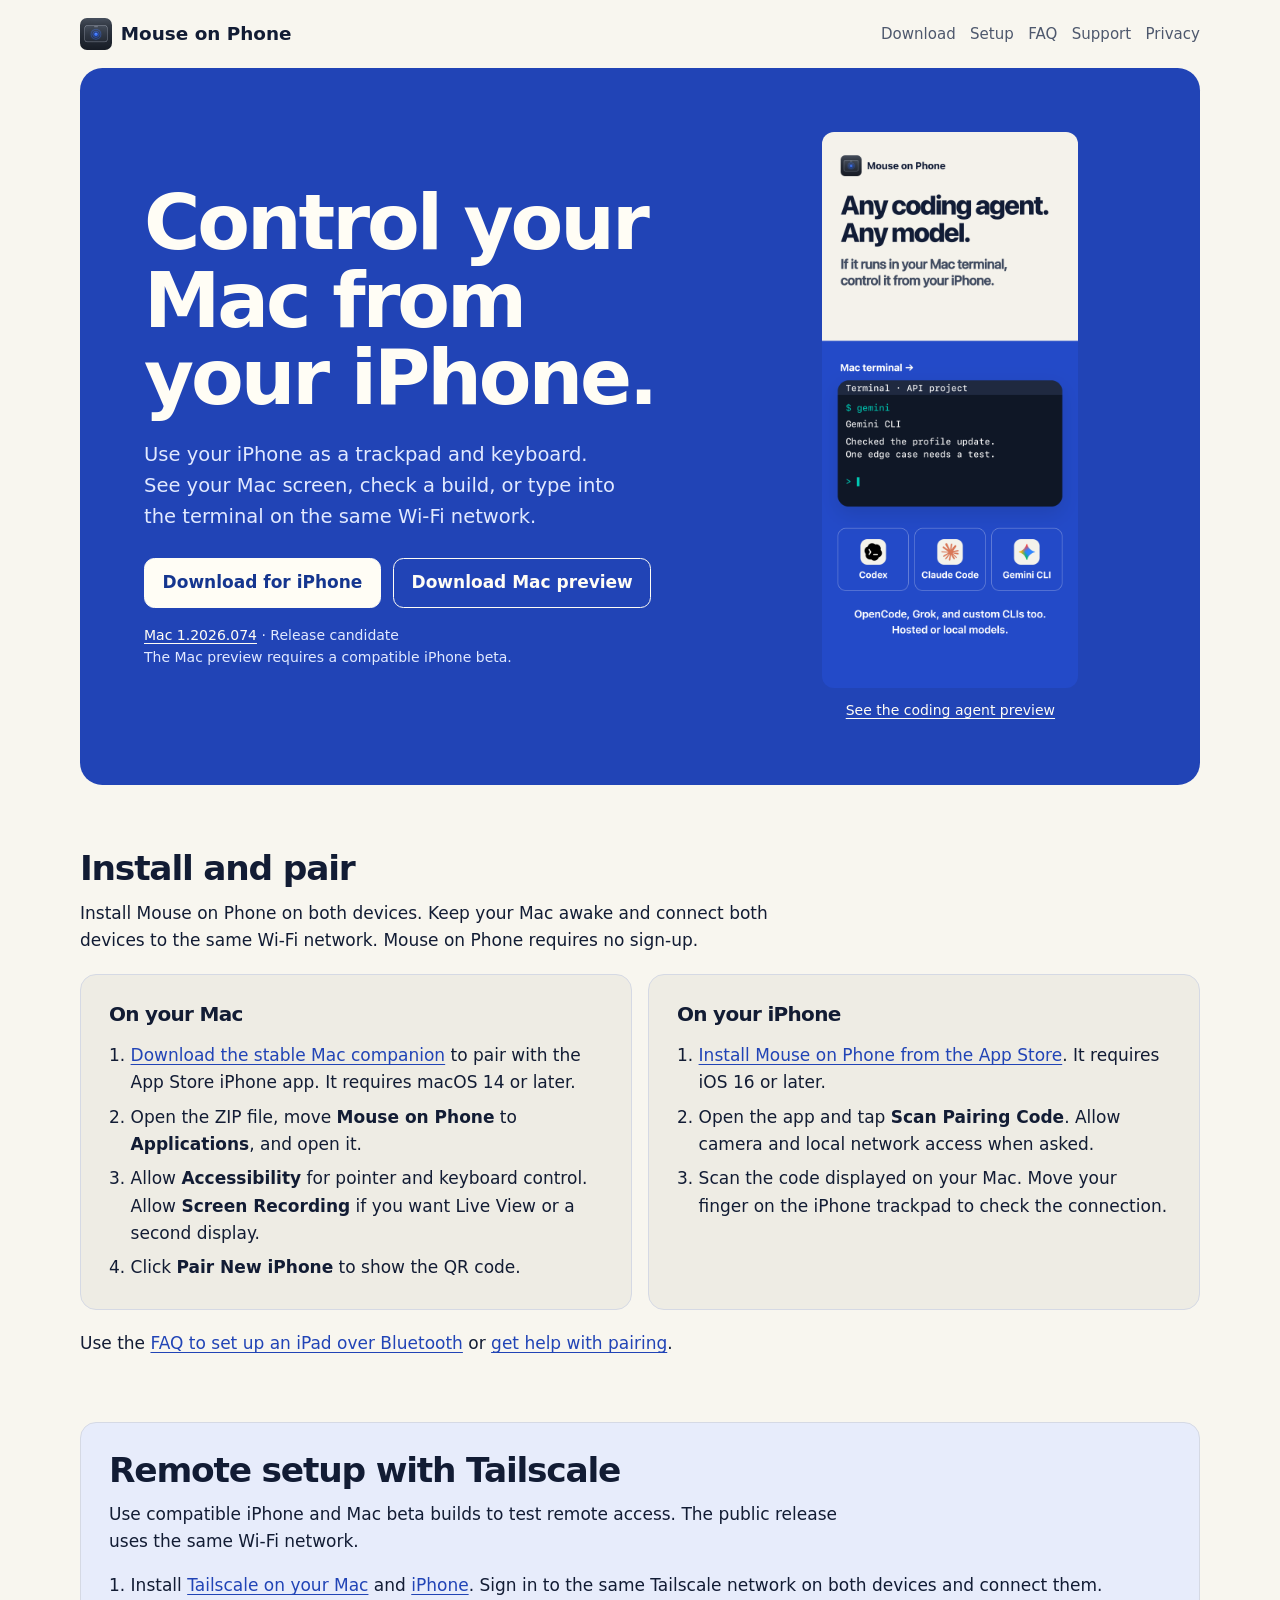
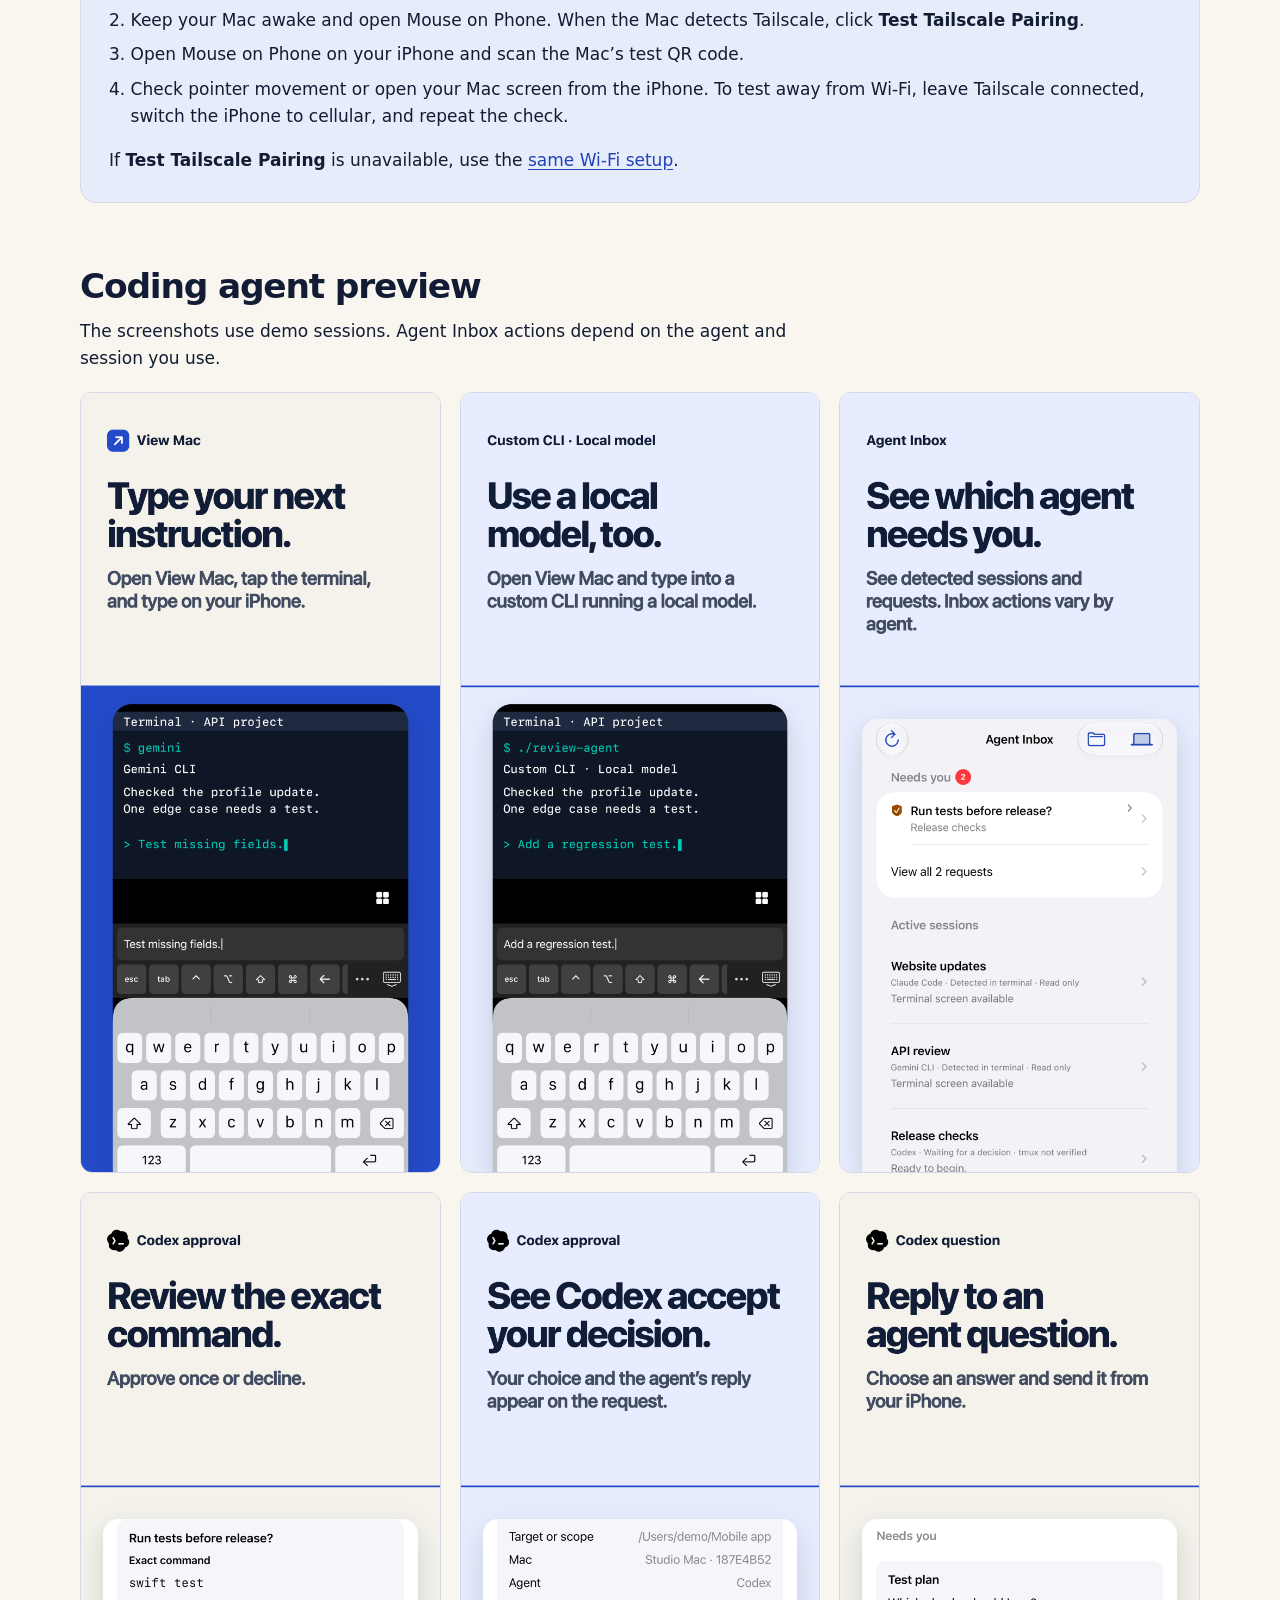
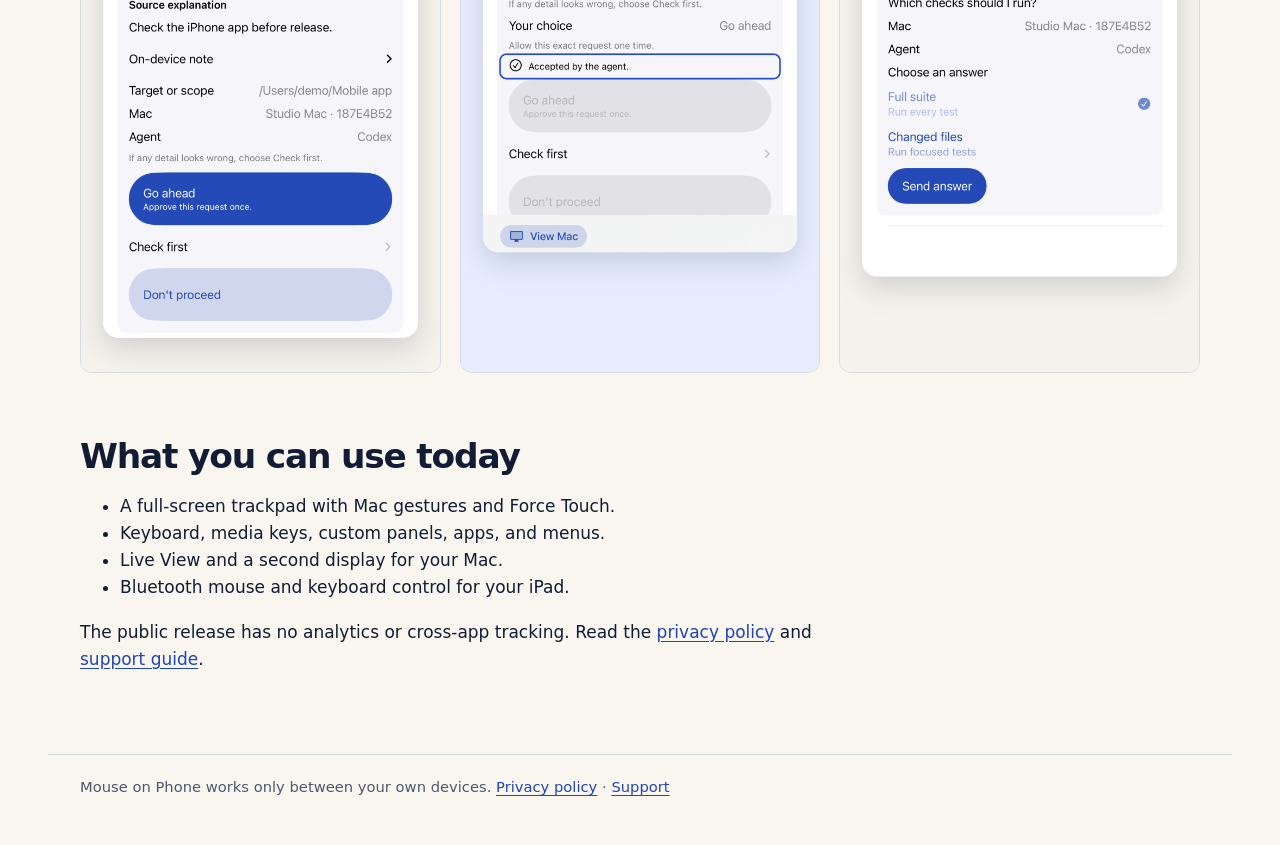
==== commit e6e9401e: "Publish Mac 1.2026.074 preview download" ====
--- a/index.html
+++ b/index.html
@@ -28,9 +28,9 @@
     <p class="hero-lead">Use your iPhone as a trackpad and keyboard. See your Mac screen, check a build, or type into the terminal on the same Wi-Fi network.</p>
     <div class="hero-actions">
       <a class="button" href="https://apps.apple.com/app/id6824015332">Download for iPhone</a>
-      <a class="button secondary" href="https://github.com/thribhu/phonepad-downloads/releases/latest/download/Mouse-on-Phone.zip">Download for Mac</a>
+      <a class="button secondary" href="https://github.com/thribhu/phonepad-downloads/releases/download/v1.2026.074/Mouse-on-Phone.zip">Download Mac preview</a>
     </div>
-    <p class="hero-releases">iOS 1.0 · Released 2026-11-06<br><a href="https://github.com/thribhu/phonepad-downloads/releases/tag/v1.0">Mac 1.0</a> · Released 2026-10-21<br><a href="https://github.com/thribhu/phonepad-downloads/releases">All releases</a></p>
+    <p class="hero-releases"><a href="https://github.com/thribhu/phonepad-downloads/releases/tag/v1.2026.074">Mac 1.2026.074</a> · Release candidate<br>The Mac preview requires a compatible iPhone beta.</p>
   </div>
   <figure class="hero-preview">
     <a href="screenshots/01.png"><img src="screenshots/01.png" width="1320" height="2868" alt="Any coding agent, any model. The Mac terminal and logos for Codex, Claude Code, and Gemini CLI introduce control for hosted or local models."></a>
@@ -44,7 +44,7 @@
 <section id="on-your-mac" class="install-step">
 <h3>On your Mac</h3>
 <ol type="1">
-<li><a href="https://github.com/thribhu/phonepad-downloads/releases/latest/download/Mouse-on-Phone.zip">Download the free Mac companion</a>. It requires macOS 14 or later.</li>
+<li><a href="https://github.com/thribhu/phonepad-downloads/releases/latest/download/Mouse-on-Phone.zip">Download the stable Mac companion</a> to pair with the App Store iPhone app. It requires macOS 14 or later.</li>
 <li>Open the ZIP file, move <strong>Mouse on Phone</strong> to <strong>Applications</strong>, and open it.</li>
 <li>Allow <strong>Accessibility</strong> for pointer and keyboard control. Allow <strong>Screen Recording</strong> if you want Live View or a second display.</li>
 <li>Click <strong>Pair New iPhone</strong> to show the QR code.</li>
